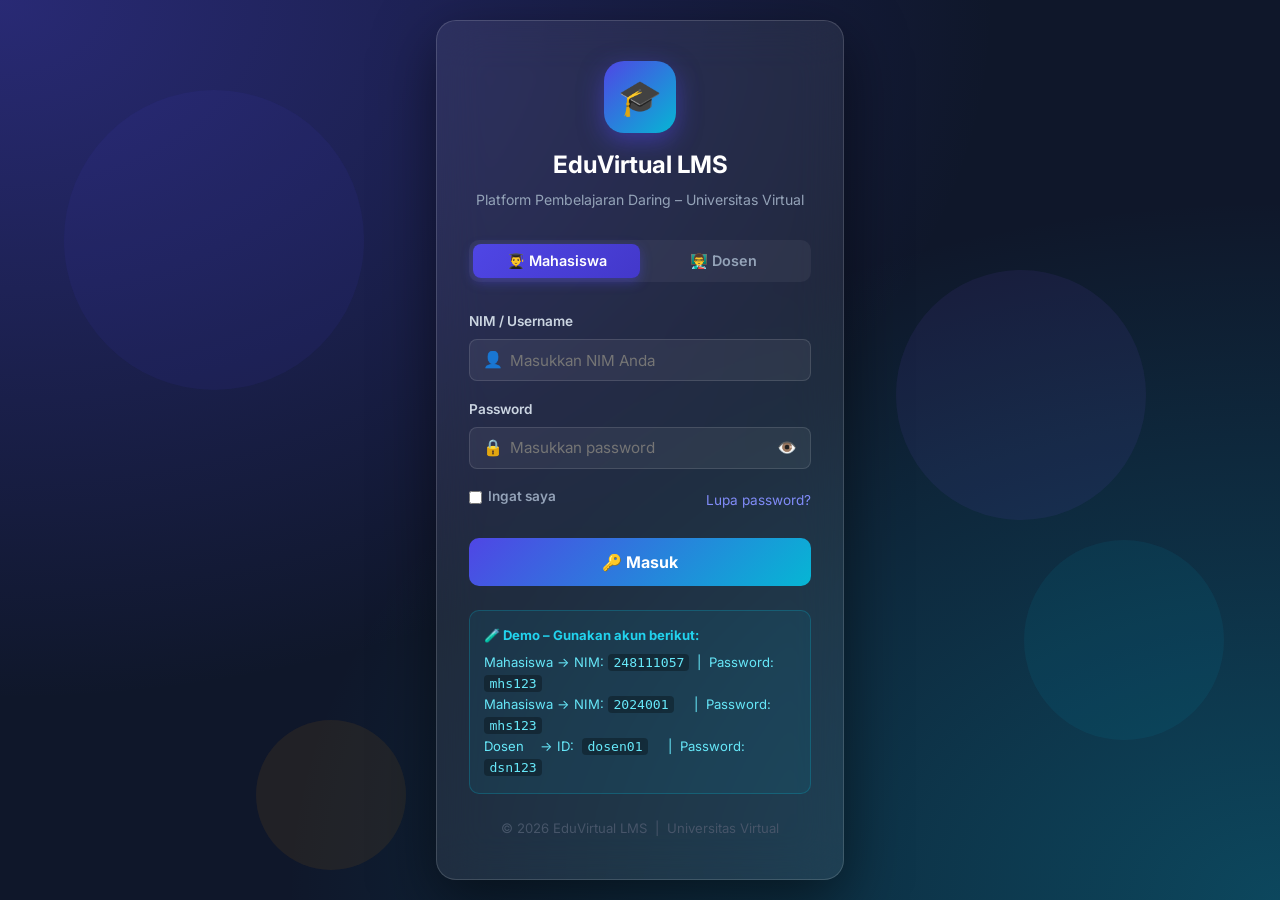
==== index.html @ 7172e5f5 "salin" ====
<!DOCTYPE html>
<html lang="id">
<head>
  <meta charset="UTF-8" />
  <meta name="viewport" content="width=device-width, initial-scale=1.0" />
  <title>Portal LMS – Pembelajaran Virtual</title>
  <link rel="stylesheet" href="style.css" />
</head>
<body>

  <!-- HEADER / NAVBAR -->
  <nav class="navbar">
    <div class="nav-brand">
      <span class="nav-icon">🎓</span>
      <span>EduVirtual LMS</span>
    </div>
    <ul class="nav-links">
      <li><a href="#beranda" class="active">Beranda</a></li>
      <li><a href="#materi">Materi</a></li>
      <li><a href="#tugas">Tugas</a></li>
      <li><a href="#ujian">Ujian</a></li>
    </ul>
    <div class="nav-user">
      <span class="avatar" id="navAvatar">?</span>
      <span class="user-name" id="navName">–</span>
      <button class="btn btn-sm btn-logout" id="btnLogout" onclick="logout()" title="Keluar">🚪 Keluar</button>
    </div>
  </nav>

  <!-- HERO SECTION -->
  <section class="hero" id="beranda">
    <div class="hero-content">
      <p class="hero-greeting" id="heroGreeting">Selamat datang! 👋</p>
      <h1>Selamat Datang di <span class="highlight">EduVirtual LMS</span></h1>
      <p>Platform pembelajaran daring terpadu untuk 500 mahasiswa. Akses materi, kumpulkan tugas, dan ikuti ujian kapan saja dan di mana saja.</p>
      <div class="hero-buttons">
        <a href="#materi" class="btn btn-primary">Mulai Belajar</a>
        <a href="#tugas" class="btn btn-outline">Kumpulkan Tugas</a>
      </div>
    </div>
    <div class="hero-stats">
      <div class="stat-card">
        <span class="stat-number" data-target="500">0</span>
        <span class="stat-label">Mahasiswa</span>
      </div>
      <div class="stat-card">
        <span class="stat-number" data-target="24">0</span>
        <span class="stat-label">Mata Kuliah</span>
      </div>
      <div class="stat-card">
        <span class="stat-number" data-target="128">0</span>
        <span class="stat-label">Materi</span>
      </div>
      <div class="stat-card">
        <span class="stat-number" data-target="98">0</span>
        <span class="stat-label">% Uptime</span>
      </div>
    </div>
  </section>

  <!-- MATERI SECTION -->
  <section class="section" id="materi">
    <div class="section-header">
      <h2>📚 Materi Kuliah</h2>
      <p>Akses seluruh materi perkuliahan yang tersedia</p>
    </div>
    <div class="card-grid">
      <div class="course-card">
        <div class="course-icon" style="background: linear-gradient(135deg,#667eea,#764ba2);">💻</div>
        <h3>Sistem Operasi</h3>
        <p>Pengenalan OS, proses, manajemen memori &amp; keamanan sistem.</p>
        <div class="progress-bar"><div class="progress" style="width:75%"></div></div>
        <span class="progress-label">Progress: 75%</span>
        <a href="#" class="btn btn-sm btn-primary">Buka Materi</a>
      </div>
      <div class="course-card">
        <div class="course-icon" style="background: linear-gradient(135deg,#f093fb,#f5576c);">🌐</div>
        <h3>Jaringan Komputer</h3>
        <p>TCP/IP, routing, switching, dan keamanan jaringan modern.</p>
        <div class="progress-bar"><div class="progress" style="width:60%"></div></div>
        <span class="progress-label">Progress: 60%</span>
        <a href="#" class="btn btn-sm btn-primary">Buka Materi</a>
      </div>
      <div class="course-card">
        <div class="course-icon" style="background: linear-gradient(135deg,#4facfe,#00f2fe);">☁️</div>
        <h3>Layanan Virtual</h3>
        <p>Cloud computing, virtualisasi, dan containerisasi (Docker).</p>
        <div class="progress-bar"><div class="progress" style="width:90%"></div></div>
        <span class="progress-label">Progress: 90%</span>
        <a href="#" class="btn btn-sm btn-primary">Buka Materi</a>
      </div>
      <div class="course-card">
        <div class="course-icon" style="background: linear-gradient(135deg,#43e97b,#38f9d7);">🗄️</div>
        <h3>Basis Data</h3>
        <p>Desain ERD, SQL, normalisasi, dan manajemen database.</p>
        <div class="progress-bar"><div class="progress" style="width:50%"></div></div>
        <span class="progress-label">Progress: 50%</span>
        <a href="#" class="btn btn-sm btn-primary">Buka Materi</a>
      </div>
    </div>
  </section>

  <!-- TUGAS SECTION -->
  <section class="section alt-bg" id="tugas">
    <div class="section-header">
      <h2>📝 Pengumpulan Tugas</h2>
      <p>Upload tugas kelompok Anda di sini sebelum batas waktu</p>
    </div>
    <div class="upload-wrapper">
      <div class="upload-box" id="dropZone">
        <div class="upload-icon">📂</div>
        <h3>Seret &amp; Lepas file di sini</h3>
        <p>atau klik tombol di bawah untuk memilih file</p>
        <p class="upload-hint">Mendukung: PDF, DOC, DOCX, ZIP (maks. 10 MB)</p>
        <input type="file" id="fileInput" accept=".pdf,.doc,.docx,.zip" hidden />
        <button class="btn btn-primary" onclick="document.getElementById('fileInput').click()">Pilih File</button>
        <div id="fileInfo" class="file-info hidden"></div>
      </div>

      <div class="form-group">
        <label>Nama Lengkap</label>
        <input type="text" id="namaInput" class="form-control" placeholder="Masukkan nama lengkap Anda" />
      </div>
      <div class="form-group">
        <label>NIM</label>
        <input type="text" id="nimInput" class="form-control" placeholder="Contoh: 2024001234" />
      </div>
      <div class="form-group">
        <label>Mata Kuliah</label>
        <select class="form-control" id="matkulSelect">
          <option>-- Pilih Mata Kuliah --</option>
          <option>Sistem Operasi</option>
          <option>Jaringan Komputer</option>
          <option>Layanan Virtual</option>
          <option>Basis Data</option>
        </select>
      </div>
      <div class="form-group">
        <label>Keterangan (opsional)</label>
        <textarea class="form-control" rows="3" placeholder="Tambahkan catatan untuk dosen..."></textarea>
      </div>
      <button class="btn btn-primary btn-full" id="submitBtn" onclick="submitTugas()">📤 Kumpulkan Tugas</button>
      <div id="successMsg" class="success-msg hidden">✅ Tugas berhasil dikumpulkan! Terima kasih.</div>
    </div>
  </section>

  <!-- UJIAN SECTION -->
  <section class="section" id="ujian">
    <div class="section-header">
      <h2>📋 Jadwal Ujian</h2>
      <p>Pantau jadwal dan ikuti ujian secara daring</p>
    </div>
    <div class="exam-table-wrapper">
      <table class="exam-table">
        <thead>
          <tr>
            <th>Mata Kuliah</th>
            <th>Tanggal</th>
            <th>Waktu</th>
            <th>Durasi</th>
            <th>Status</th>
            <th>Aksi</th>
          </tr>
        </thead>
        <tbody>
          <tr>
            <td>Sistem Operasi</td>
            <td>Senin, 10 Nov 2026</td>
            <td>08:00 – 10:00</td>
            <td>120 menit</td>
            <td><span class="badge badge-upcoming">Mendatang</span></td>
            <td><button class="btn btn-sm btn-outline" disabled>Belum Dibuka</button></td>
          </tr>
          <tr>
            <td>Jaringan Komputer</td>
            <td>Rabu, 12 Nov 2026</td>
            <td>10:00 – 12:00</td>
            <td>120 menit</td>
            <td><span class="badge badge-upcoming">Mendatang</span></td>
            <td><button class="btn btn-sm btn-outline" disabled>Belum Dibuka</button></td>
          </tr>
          <tr>
            <td>Layanan Virtual</td>
            <td>Jumat, 07 Nov 2026</td>
            <td>13:00 – 15:00</td>
            <td>120 menit</td>
            <td><span class="badge badge-open">Berlangsung</span></td>
            <td><button class="btn btn-sm btn-primary" onclick="alert('Ujian dimulai! Semangat 💪')">Mulai Ujian</button></td>
          </tr>
          <tr>
            <td>Basis Data</td>
            <td>Kamis, 06 Nov 2026</td>
            <td>09:00 – 11:00</td>
            <td>120 menit</td>
            <td><span class="badge badge-done">Selesai</span></td>
            <td><button class="btn btn-sm btn-outline">Lihat Nilai</button></td>
          </tr>
        </tbody>
      </table>
    </div>
  </section>

  <!-- FOOTER -->
  <footer class="footer">
    <div class="footer-content">
      <div class="footer-brand">
        <span class="nav-icon">🎓</span>
        <span>EduVirtual LMS</span>
      </div>
      <p>Platform Pembelajaran Daring – Universitas Virtual © 2026</p>
      <p>Studi Kasus: Layanan Virtual untuk 500 Mahasiswa</p>
    </div>
    <div class="footer-clock">
      <div id="clock" class="clock-display">--:--:--</div>
      <div id="clockDate" class="clock-date"></div>
    </div>
  </footer>

  <!-- Load auth first (provides requireAuth & logout), then UI script -->
  <script src="auth.js"></script>
  <script src="script.js"></script>
</body>
</html>
---- style.css ----
/* =============================================
   EduVirtual LMS – style.css
   Tampilan Modern dengan Gradient & Glassmorphism
   ============================================= */

@import url('https://fonts.googleapis.com/css2?family=Inter:wght@300;400;500;600;700&display=swap');

/* ── RESET & BASE ── */
*, *::before, *::after { box-sizing: border-box; margin: 0; padding: 0; }

:root {
  --primary:   #4f46e5;
  --primary-h: #4338ca;
  --secondary: #06b6d4;
  --accent:    #f59e0b;
  --bg:        #0f172a;
  --bg2:       #1e293b;
  --card-bg:   rgba(255,255,255,0.07);
  --border:    rgba(255,255,255,0.12);
  --text:      #e2e8f0;
  --text-muted:#94a3b8;
  --radius:    14px;
  --shadow:    0 8px 32px rgba(0,0,0,0.4);
  --transition:0.3s ease;
}

html { scroll-behavior: smooth; }

body {
  font-family: 'Inter', sans-serif;
  background: var(--bg);
  color: var(--text);
  line-height: 1.6;
  min-height: 100vh;
}

/* ── SCROLLBAR ── */
::-webkit-scrollbar { width: 6px; }
::-webkit-scrollbar-track { background: var(--bg2); }
::-webkit-scrollbar-thumb { background: var(--primary); border-radius: 3px; }

/* ── NAVBAR ── */
.navbar {
  position: sticky;
  top: 0;
  z-index: 999;
  display: flex;
  align-items: center;
  justify-content: space-between;
  padding: 1rem 2.5rem;
  background: rgba(15,23,42,0.85);
  backdrop-filter: blur(16px);
  border-bottom: 1px solid var(--border);
}

.nav-brand {
  display: flex;
  align-items: center;
  gap: 0.5rem;
  font-size: 1.25rem;
  font-weight: 700;
  color: #fff;
}
.nav-icon { font-size: 1.5rem; }

.nav-links {
  display: flex;
  gap: 2rem;
  list-style: none;
}
.nav-links a {
  text-decoration: none;
  color: var(--text-muted);
  font-weight: 500;
  transition: color var(--transition);
  position: relative;
}
.nav-links a::after {
  content: '';
  position: absolute;
  left: 0; bottom: -4px;
  width: 0; height: 2px;
  background: var(--primary);
  transition: width var(--transition);
}
.nav-links a:hover, .nav-links a.active { color: #fff; }
.nav-links a:hover::after, .nav-links a.active::after { width: 100%; }

.nav-user {
  display: flex;
  align-items: center;
  gap: 0.6rem;
}
.avatar {
  width: 36px; height: 36px;
  background: var(--primary);
  border-radius: 50%;
  display: flex; align-items: center; justify-content: center;
  font-weight: 700;
  font-size: 1rem;
}
.user-name { font-weight: 500; color: var(--text); }

.btn-logout {
  background: rgba(239,68,68,0.15);
  color: #fca5a5;
  border: 1px solid rgba(239,68,68,0.3);
  margin-left: 0.5rem;
  font-size: 0.8rem;
  padding: 0.35rem 0.8rem;
  border-radius: 7px;
  cursor: pointer;
  transition: all 0.3s;
  font-family: 'Inter', sans-serif;
  font-weight: 600;
}
.btn-logout:hover {
  background: rgba(239,68,68,0.3);
  color: #fff;
}

.hero-greeting {
  font-size: 1rem;
  color: #a5b4fc;
  font-weight: 500;
  margin-bottom: 0.5rem;
  letter-spacing: 0.03em;
}

/* ── HERO SECTION ── */
.hero {
  min-height: 90vh;
  display: flex;
  flex-direction: column;
  align-items: center;
  justify-content: center;
  text-align: center;
  padding: 4rem 2rem;
  background: 
    radial-gradient(ellipse at top left, rgba(79,70,229,0.3) 0%, transparent 60%),
    radial-gradient(ellipse at bottom right, rgba(6,182,212,0.2) 0%, transparent 60%),
    var(--bg);
  position: relative;
  overflow: hidden;
}

.hero::before {
  content: '';
  position: absolute;
  inset: 0;
  background: url("data:image/svg+xml,%3Csvg width='60' height='60' viewBox='0 0 60 60' xmlns='http://www.w3.org/2000/svg'%3E%3Cg fill='none' fill-rule='evenodd'%3E%3Cg fill='%234f46e5' fill-opacity='0.05'%3E%3Ccircle cx='30' cy='30' r='2'/%3E%3C/g%3E%3C/g%3E%3C/svg%3E");
  pointer-events: none;
}

.hero-content { max-width: 700px; position: relative; z-index: 1; }

.hero h1 {
  font-size: clamp(2rem, 5vw, 3.5rem);
  font-weight: 700;
  line-height: 1.2;
  margin-bottom: 1.2rem;
  color: #fff;
}
.highlight {
  background: linear-gradient(135deg, var(--primary), var(--secondary));
  -webkit-background-clip: text;
  -webkit-text-fill-color: transparent;
  background-clip: text;
}

.hero p {
  font-size: 1.15rem;
  color: var(--text-muted);
  max-width: 580px;
  margin: 0 auto 2rem;
}

.hero-buttons {
  display: flex;
  gap: 1rem;
  justify-content: center;
  flex-wrap: wrap;
}

/* ── STAT CARDS ── */
.hero-stats {
  display: flex;
  gap: 1.5rem;
  margin-top: 4rem;
  flex-wrap: wrap;
  justify-content: center;
  position: relative;
  z-index: 1;
}

.stat-card {
  background: var(--card-bg);
  border: 1px solid var(--border);
  backdrop-filter: blur(10px);
  border-radius: var(--radius);
  padding: 1.5rem 2rem;
  text-align: center;
  min-width: 130px;
  transition: transform var(--transition), box-shadow var(--transition);
}
.stat-card:hover {
  transform: translateY(-6px);
  box-shadow: 0 12px 40px rgba(79,70,229,0.3);
}
.stat-number {
  display: block;
  font-size: 2.2rem;
  font-weight: 700;
  color: var(--primary);
}
.stat-label {
  font-size: 0.85rem;
  color: var(--text-muted);
  margin-top: 0.25rem;
}

/* ── BUTTONS ── */
.btn {
  display: inline-flex;
  align-items: center;
  gap: 0.4rem;
  padding: 0.65rem 1.4rem;
  border-radius: 8px;
  font-weight: 600;
  font-size: 0.95rem;
  cursor: pointer;
  border: none;
  text-decoration: none;
  transition: all var(--transition);
}
.btn-primary {
  background: linear-gradient(135deg, var(--primary), var(--primary-h));
  color: #fff;
  box-shadow: 0 4px 15px rgba(79,70,229,0.4);
}
.btn-primary:hover {
  transform: translateY(-2px);
  box-shadow: 0 6px 20px rgba(79,70,229,0.5);
}
.btn-outline {
  background: transparent;
  color: var(--text);
  border: 2px solid var(--border);
}
.btn-outline:hover {
  border-color: var(--primary);
  color: var(--primary);
}
.btn-sm { padding: 0.4rem 0.9rem; font-size: 0.85rem; }
.btn-full { width: 100%; justify-content: center; padding: 0.85rem; font-size: 1rem; }
.btn:disabled { opacity: 0.5; cursor: not-allowed; transform: none; }

/* ── SECTIONS ── */
.section {
  padding: 5rem 2rem;
  max-width: 1200px;
  margin: 0 auto;
}

.alt-bg {
  max-width: 100%;
  background: var(--bg2);
  padding: 5rem 2rem;
}
.alt-bg .upload-wrapper,
.alt-bg .section-header {
  max-width: 700px;
  margin-left: auto;
  margin-right: auto;
}

.section-header {
  text-align: center;
  margin-bottom: 3rem;
}
.section-header h2 {
  font-size: 2rem;
  font-weight: 700;
  color: #fff;
  margin-bottom: 0.5rem;
}
.section-header p { color: var(--text-muted); }

/* ── COURSE CARDS ── */
.card-grid {
  display: grid;
  grid-template-columns: repeat(auto-fit, minmax(240px, 1fr));
  gap: 1.5rem;
}

.course-card {
  background: var(--card-bg);
  border: 1px solid var(--border);
  border-radius: var(--radius);
  padding: 1.5rem;
  display: flex;
  flex-direction: column;
  gap: 0.75rem;
  transition: transform var(--transition), box-shadow var(--transition);
}
.course-card:hover {
  transform: translateY(-6px);
  box-shadow: var(--shadow);
}
.course-icon {
  width: 56px; height: 56px;
  border-radius: 12px;
  display: flex; align-items: center; justify-content: center;
  font-size: 1.8rem;
}
.course-card h3 { font-size: 1.1rem; font-weight: 600; color: #fff; }
.course-card p  { font-size: 0.88rem; color: var(--text-muted); flex: 1; }

.progress-bar {
  height: 6px;
  background: rgba(255,255,255,0.1);
  border-radius: 3px;
  overflow: hidden;
}
.progress {
  height: 100%;
  background: linear-gradient(90deg, var(--primary), var(--secondary));
  border-radius: 3px;
  transition: width 1s ease;
}
.progress-label { font-size: 0.78rem; color: var(--text-muted); }

/* ── UPLOAD / TUGAS ── */
.upload-box {
  border: 2px dashed var(--border);
  border-radius: var(--radius);
  padding: 3rem 2rem;
  text-align: center;
  margin-bottom: 1.5rem;
  transition: border-color var(--transition), background var(--transition);
  cursor: pointer;
}
.upload-box.dragging {
  border-color: var(--primary);
  background: rgba(79,70,229,0.08);
}
.upload-icon { font-size: 3rem; margin-bottom: 0.75rem; }
.upload-box h3 { font-size: 1.1rem; color: #fff; margin-bottom: 0.4rem; }
.upload-box p  { color: var(--text-muted); font-size: 0.9rem; }
.upload-hint   { font-size: 0.8rem !important; margin-top: 0.4rem; color: #64748b !important; }

.file-info {
  margin-top: 1rem;
  padding: 0.75rem 1rem;
  background: rgba(79,70,229,0.15);
  border: 1px solid var(--primary);
  border-radius: 8px;
  color: #a5b4fc;
  font-size: 0.9rem;
}

.form-group { margin-bottom: 1rem; }
.form-group label { display: block; margin-bottom: 0.4rem; font-weight: 500; color: var(--text); }
.form-control {
  width: 100%;
  padding: 0.65rem 1rem;
  background: var(--card-bg);
  border: 1px solid var(--border);
  border-radius: 8px;
  color: var(--text);
  font-size: 0.95rem;
  font-family: inherit;
  outline: none;
  transition: border-color var(--transition);
}
.form-control:focus { border-color: var(--primary); }
select.form-control option { background: var(--bg2); }

.success-msg {
  margin-top: 1rem;
  padding: 0.9rem;
  background: rgba(16,185,129,0.15);
  border: 1px solid #10b981;
  border-radius: 8px;
  text-align: center;
  color: #6ee7b7;
  font-weight: 600;
}

/* ── EXAM TABLE ── */
.exam-table-wrapper { overflow-x: auto; border-radius: var(--radius); border: 1px solid var(--border); }

.exam-table {
  width: 100%;
  border-collapse: collapse;
  font-size: 0.93rem;
}
.exam-table thead { background: rgba(79,70,229,0.2); }
.exam-table th {
  padding: 1rem 1.2rem;
  text-align: left;
  color: var(--text-muted);
  font-weight: 600;
  letter-spacing: 0.03em;
}
.exam-table td {
  padding: 1rem 1.2rem;
  border-top: 1px solid var(--border);
  color: var(--text);
}
.exam-table tbody tr:hover { background: rgba(255,255,255,0.03); }

/* ── BADGES ── */
.badge {
  display: inline-block;
  padding: 0.3rem 0.75rem;
  border-radius: 999px;
  font-size: 0.78rem;
  font-weight: 600;
}
.badge-upcoming { background: rgba(245,158,11,0.15); color: #fbbf24; }
.badge-open     { background: rgba(16,185,129,0.15); color: #34d399; }
.badge-done     { background: rgba(100,116,139,0.15); color: #94a3b8; }

/* ── FOOTER ── */
.footer {
  background: var(--bg2);
  border-top: 1px solid var(--border);
  padding: 2.5rem 2rem;
  display: flex;
  align-items: center;
  justify-content: space-between;
  flex-wrap: wrap;
  gap: 1.5rem;
}
.footer-brand {
  display: flex;
  align-items: center;
  gap: 0.5rem;
  font-size: 1.1rem;
  font-weight: 700;
  color: #fff;
  margin-bottom: 0.4rem;
}
.footer-content p { font-size: 0.85rem; color: var(--text-muted); margin-top: 0.3rem; }

.clock-display {
  font-size: 2rem;
  font-weight: 700;
  color: var(--primary);
  font-variant-numeric: tabular-nums;
  letter-spacing: 2px;
}
.clock-date {
  font-size: 0.85rem;
  color: var(--text-muted);
  text-align: center;
  margin-top: 0.3rem;
}

/* ── UTILITY ── */
.hidden { display: none; }

/* ── RESPONSIVE ── */
@media (max-width: 768px) {
  .navbar { padding: 0.9rem 1.2rem; gap: 0.5rem; }
  .nav-links { display: none; }
  .hero-stats { gap: 1rem; }
  .stat-card { min-width: 100px; padding: 1rem 1.2rem; }
  .footer { flex-direction: column; align-items: flex-start; }
}
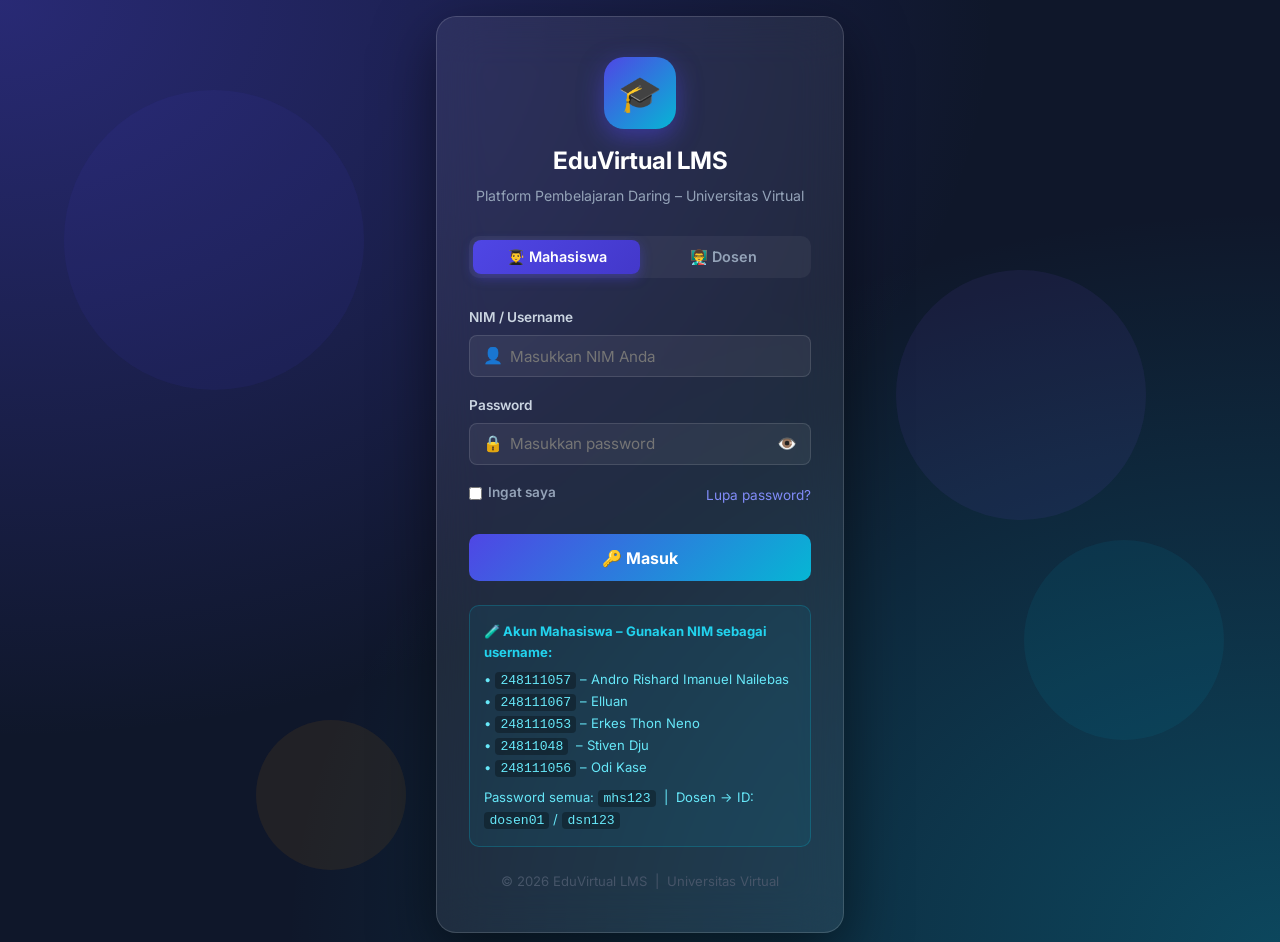
==== commit a4cadc05: "penambahan login" ====
--- a/index.html
+++ b/index.html
@@ -1,223 +1,311 @@
-<!DOCTYPE html>
+<!doctype html>
 <html lang="id">
-<head>
-  <meta charset="UTF-8" />
-  <meta name="viewport" content="width=device-width, initial-scale=1.0" />
-  <title>Portal LMS – Pembelajaran Virtual</title>
-  <link rel="stylesheet" href="style.css" />
-</head>
-<body>
-
-  <!-- HEADER / NAVBAR -->
-  <nav class="navbar">
-    <div class="nav-brand">
-      <span class="nav-icon">🎓</span>
-      <span>EduVirtual LMS</span>
-    </div>
-    <ul class="nav-links">
-      <li><a href="#beranda" class="active">Beranda</a></li>
-      <li><a href="#materi">Materi</a></li>
-      <li><a href="#tugas">Tugas</a></li>
-      <li><a href="#ujian">Ujian</a></li>
-    </ul>
-    <div class="nav-user">
-      <span class="avatar" id="navAvatar">?</span>
-      <span class="user-name" id="navName">–</span>
-      <button class="btn btn-sm btn-logout" id="btnLogout" onclick="logout()" title="Keluar">🚪 Keluar</button>
-    </div>
-  </nav>
-
-  <!-- HERO SECTION -->
-  <section class="hero" id="beranda">
-    <div class="hero-content">
-      <p class="hero-greeting" id="heroGreeting">Selamat datang! 👋</p>
-      <h1>Selamat Datang di <span class="highlight">EduVirtual LMS</span></h1>
-      <p>Platform pembelajaran daring terpadu untuk 500 mahasiswa. Akses materi, kumpulkan tugas, dan ikuti ujian kapan saja dan di mana saja.</p>
-      <div class="hero-buttons">
-        <a href="#materi" class="btn btn-primary">Mulai Belajar</a>
-        <a href="#tugas" class="btn btn-outline">Kumpulkan Tugas</a>
-      </div>
-    </div>
-    <div class="hero-stats">
-      <div class="stat-card">
-        <span class="stat-number" data-target="500">0</span>
-        <span class="stat-label">Mahasiswa</span>
-      </div>
-      <div class="stat-card">
-        <span class="stat-number" data-target="24">0</span>
-        <span class="stat-label">Mata Kuliah</span>
-      </div>
-      <div class="stat-card">
-        <span class="stat-number" data-target="128">0</span>
-        <span class="stat-label">Materi</span>
-      </div>
-      <div class="stat-card">
-        <span class="stat-number" data-target="98">0</span>
-        <span class="stat-label">% Uptime</span>
-      </div>
-    </div>
-  </section>
-
-  <!-- MATERI SECTION -->
-  <section class="section" id="materi">
-    <div class="section-header">
-      <h2>📚 Materi Kuliah</h2>
-      <p>Akses seluruh materi perkuliahan yang tersedia</p>
-    </div>
-    <div class="card-grid">
-      <div class="course-card">
-        <div class="course-icon" style="background: linear-gradient(135deg,#667eea,#764ba2);">💻</div>
-        <h3>Sistem Operasi</h3>
-        <p>Pengenalan OS, proses, manajemen memori &amp; keamanan sistem.</p>
-        <div class="progress-bar"><div class="progress" style="width:75%"></div></div>
-        <span class="progress-label">Progress: 75%</span>
-        <a href="#" class="btn btn-sm btn-primary">Buka Materi</a>
-      </div>
-      <div class="course-card">
-        <div class="course-icon" style="background: linear-gradient(135deg,#f093fb,#f5576c);">🌐</div>
-        <h3>Jaringan Komputer</h3>
-        <p>TCP/IP, routing, switching, dan keamanan jaringan modern.</p>
-        <div class="progress-bar"><div class="progress" style="width:60%"></div></div>
-        <span class="progress-label">Progress: 60%</span>
-        <a href="#" class="btn btn-sm btn-primary">Buka Materi</a>
-      </div>
-      <div class="course-card">
-        <div class="course-icon" style="background: linear-gradient(135deg,#4facfe,#00f2fe);">☁️</div>
-        <h3>Layanan Virtual</h3>
-        <p>Cloud computing, virtualisasi, dan containerisasi (Docker).</p>
-        <div class="progress-bar"><div class="progress" style="width:90%"></div></div>
-        <span class="progress-label">Progress: 90%</span>
-        <a href="#" class="btn btn-sm btn-primary">Buka Materi</a>
-      </div>
-      <div class="course-card">
-        <div class="course-icon" style="background: linear-gradient(135deg,#43e97b,#38f9d7);">🗄️</div>
-        <h3>Basis Data</h3>
-        <p>Desain ERD, SQL, normalisasi, dan manajemen database.</p>
-        <div class="progress-bar"><div class="progress" style="width:50%"></div></div>
-        <span class="progress-label">Progress: 50%</span>
-        <a href="#" class="btn btn-sm btn-primary">Buka Materi</a>
-      </div>
-    </div>
-  </section>
-
-  <!-- TUGAS SECTION -->
-  <section class="section alt-bg" id="tugas">
-    <div class="section-header">
-      <h2>📝 Pengumpulan Tugas</h2>
-      <p>Upload tugas kelompok Anda di sini sebelum batas waktu</p>
-    </div>
-    <div class="upload-wrapper">
-      <div class="upload-box" id="dropZone">
-        <div class="upload-icon">📂</div>
-        <h3>Seret &amp; Lepas file di sini</h3>
-        <p>atau klik tombol di bawah untuk memilih file</p>
-        <p class="upload-hint">Mendukung: PDF, DOC, DOCX, ZIP (maks. 10 MB)</p>
-        <input type="file" id="fileInput" accept=".pdf,.doc,.docx,.zip" hidden />
-        <button class="btn btn-primary" onclick="document.getElementById('fileInput').click()">Pilih File</button>
-        <div id="fileInfo" class="file-info hidden"></div>
-      </div>
-
-      <div class="form-group">
-        <label>Nama Lengkap</label>
-        <input type="text" id="namaInput" class="form-control" placeholder="Masukkan nama lengkap Anda" />
-      </div>
-      <div class="form-group">
-        <label>NIM</label>
-        <input type="text" id="nimInput" class="form-control" placeholder="Contoh: 2024001234" />
-      </div>
-      <div class="form-group">
-        <label>Mata Kuliah</label>
-        <select class="form-control" id="matkulSelect">
-          <option>-- Pilih Mata Kuliah --</option>
-          <option>Sistem Operasi</option>
-          <option>Jaringan Komputer</option>
-          <option>Layanan Virtual</option>
-          <option>Basis Data</option>
-        </select>
-      </div>
-      <div class="form-group">
-        <label>Keterangan (opsional)</label>
-        <textarea class="form-control" rows="3" placeholder="Tambahkan catatan untuk dosen..."></textarea>
-      </div>
-      <button class="btn btn-primary btn-full" id="submitBtn" onclick="submitTugas()">📤 Kumpulkan Tugas</button>
-      <div id="successMsg" class="success-msg hidden">✅ Tugas berhasil dikumpulkan! Terima kasih.</div>
-    </div>
-  </section>
-
-  <!-- UJIAN SECTION -->
-  <section class="section" id="ujian">
-    <div class="section-header">
-      <h2>📋 Jadwal Ujian</h2>
-      <p>Pantau jadwal dan ikuti ujian secara daring</p>
-    </div>
-    <div class="exam-table-wrapper">
-      <table class="exam-table">
-        <thead>
-          <tr>
-            <th>Mata Kuliah</th>
-            <th>Tanggal</th>
-            <th>Waktu</th>
-            <th>Durasi</th>
-            <th>Status</th>
-            <th>Aksi</th>
-          </tr>
-        </thead>
-        <tbody>
-          <tr>
-            <td>Sistem Operasi</td>
-            <td>Senin, 10 Nov 2026</td>
-            <td>08:00 – 10:00</td>
-            <td>120 menit</td>
-            <td><span class="badge badge-upcoming">Mendatang</span></td>
-            <td><button class="btn btn-sm btn-outline" disabled>Belum Dibuka</button></td>
-          </tr>
-          <tr>
-            <td>Jaringan Komputer</td>
-            <td>Rabu, 12 Nov 2026</td>
-            <td>10:00 – 12:00</td>
-            <td>120 menit</td>
-            <td><span class="badge badge-upcoming">Mendatang</span></td>
-            <td><button class="btn btn-sm btn-outline" disabled>Belum Dibuka</button></td>
-          </tr>
-          <tr>
-            <td>Layanan Virtual</td>
-            <td>Jumat, 07 Nov 2026</td>
-            <td>13:00 – 15:00</td>
-            <td>120 menit</td>
-            <td><span class="badge badge-open">Berlangsung</span></td>
-            <td><button class="btn btn-sm btn-primary" onclick="alert('Ujian dimulai! Semangat 💪')">Mulai Ujian</button></td>
-          </tr>
-          <tr>
-            <td>Basis Data</td>
-            <td>Kamis, 06 Nov 2026</td>
-            <td>09:00 – 11:00</td>
-            <td>120 menit</td>
-            <td><span class="badge badge-done">Selesai</span></td>
-            <td><button class="btn btn-sm btn-outline">Lihat Nilai</button></td>
-          </tr>
-        </tbody>
-      </table>
-    </div>
-  </section>
-
-  <!-- FOOTER -->
-  <footer class="footer">
-    <div class="footer-content">
-      <div class="footer-brand">
+  <head>
+    <meta charset="UTF-8" />
+    <meta name="viewport" content="width=device-width, initial-scale=1.0" />
+    <title>Portal LMS – Pembelajaran Virtual</title>
+    <link rel="stylesheet" href="style.css" />
+  </head>
+  <body>
+    <!-- HEADER / NAVBAR -->
+    <nav class="navbar">
+      <div class="nav-brand">
         <span class="nav-icon">🎓</span>
         <span>EduVirtual LMS</span>
       </div>
-      <p>Platform Pembelajaran Daring – Universitas Virtual © 2026</p>
-      <p>Studi Kasus: Layanan Virtual untuk 500 Mahasiswa</p>
-    </div>
-    <div class="footer-clock">
-      <div id="clock" class="clock-display">--:--:--</div>
-      <div id="clockDate" class="clock-date"></div>
-    </div>
-  </footer>
-
-  <!-- Load auth first (provides requireAuth & logout), then UI script -->
-  <script src="auth.js"></script>
-  <script src="script.js"></script>
-</body>
+      <ul class="nav-links">
+        <li><a href="#beranda" class="active">Beranda</a></li>
+        <li><a href="#materi">Materi</a></li>
+        <li><a href="#tugas">Tugas</a></li>
+        <li><a href="#ujian">Ujian</a></li>
+      </ul>
+      <div class="nav-user">
+        <span class="avatar" id="navAvatar">?</span>
+        <span class="user-name" id="navName">–</span>
+        <button
+          class="btn btn-sm btn-logout"
+          id="btnLogout"
+          onclick="logout()"
+          title="Keluar"
+        >
+          🚪 Keluar
+        </button>
+      </div>
+    </nav>
+
+    <!-- HERO SECTION -->
+    <section class="hero" id="beranda">
+      <div class="hero-content">
+        <p class="hero-greeting" id="heroGreeting">Selamat datang! 👋</p>
+        <h1>Selamat Datang di <span class="highlight">EduVirtual LMS</span></h1>
+        <p>
+          Platform pembelajaran daring terpadu untuk 500 mahasiswa. Akses
+          materi, kumpulkan tugas, dan ikuti ujian kapan saja dan di mana saja.
+        </p>
+        <div class="hero-buttons">
+          <a href="#materi" class="btn btn-primary">Mulai Belajar</a>
+          <a href="#tugas" class="btn btn-outline">Kumpulkan Tugas</a>
+        </div>
+      </div>
+      <div class="hero-stats">
+        <div class="stat-card">
+          <span class="stat-number" data-target="500">0</span>
+          <span class="stat-label">Mahasiswa</span>
+        </div>
+        <div class="stat-card">
+          <span class="stat-number" data-target="24">0</span>
+          <span class="stat-label">Mata Kuliah</span>
+        </div>
+        <div class="stat-card">
+          <span class="stat-number" data-target="128">0</span>
+          <span class="stat-label">Materi</span>
+        </div>
+        <div class="stat-card">
+          <span class="stat-number" data-target="98">0</span>
+          <span class="stat-label">% Uptime</span>
+        </div>
+      </div>
+    </section>
+
+    <!-- MATERI SECTION -->
+    <section class="section" id="materi">
+      <div class="section-header">
+        <h2>📚 Materi Kuliah</h2>
+        <p>Akses seluruh materi perkuliahan yang tersedia</p>
+      </div>
+      <div class="card-grid">
+        <div class="course-card">
+          <div
+            class="course-icon"
+            style="background: linear-gradient(135deg, #667eea, #764ba2)"
+          >
+            💻
+          </div>
+          <h3>Sistem Operasi</h3>
+          <p>Pengenalan OS, proses, manajemen memori &amp; keamanan sistem.</p>
+          <div class="progress-bar">
+            <div class="progress" style="width: 75%"></div>
+          </div>
+          <span class="progress-label">Progress: 75%</span>
+          <a href="#" class="btn btn-sm btn-primary">Buka Materi</a>
+        </div>
+        <div class="course-card">
+          <div
+            class="course-icon"
+            style="background: linear-gradient(135deg, #f093fb, #f5576c)"
+          >
+            🌐
+          </div>
+          <h3>Jaringan Komputer</h3>
+          <p>TCP/IP, routing, switching, dan keamanan jaringan modern.</p>
+          <div class="progress-bar">
+            <div class="progress" style="width: 60%"></div>
+          </div>
+          <span class="progress-label">Progress: 60%</span>
+          <a href="#" class="btn btn-sm btn-primary">Buka Materi</a>
+        </div>
+        <div class="course-card">
+          <div
+            class="course-icon"
+            style="background: linear-gradient(135deg, #4facfe, #00f2fe)"
+          >
+            ☁️
+          </div>
+          <h3>Layanan Virtual</h3>
+          <p>Cloud computing, virtualisasi, dan containerisasi (Docker).</p>
+          <div class="progress-bar">
+            <div class="progress" style="width: 90%"></div>
+          </div>
+          <span class="progress-label">Progress: 90%</span>
+          <a href="#" class="btn btn-sm btn-primary">Buka Materi</a>
+        </div>
+        <div class="course-card">
+          <div
+            class="course-icon"
+            style="background: linear-gradient(135deg, #43e97b, #38f9d7)"
+          >
+            🗄️
+          </div>
+          <h3>Basis Data</h3>
+          <p>Desain ERD, SQL, normalisasi, dan manajemen database.</p>
+          <div class="progress-bar">
+            <div class="progress" style="width: 50%"></div>
+          </div>
+          <span class="progress-label">Progress: 50%</span>
+          <a href="#" class="btn btn-sm btn-primary">Buka Materi</a>
+        </div>
+      </div>
+    </section>
+
+    <!-- TUGAS SECTION -->
+    <section class="section alt-bg" id="tugas">
+      <div class="section-header">
+        <h2>📝 Pengumpulan Tugas</h2>
+        <p>Upload tugas kelompok Anda di sini sebelum batas waktu</p>
+      </div>
+      <div class="upload-wrapper">
+        <div class="upload-box" id="dropZone">
+          <div class="upload-icon">📂</div>
+          <h3>Seret &amp; Lepas file di sini</h3>
+          <p>atau klik tombol di bawah untuk memilih file</p>
+          <p class="upload-hint">
+            Mendukung: PDF, DOC, DOCX, ZIP (maks. 10 MB)
+          </p>
+          <input
+            type="file"
+            id="fileInput"
+            accept=".pdf,.doc,.docx,.zip"
+            hidden
+          />
+          <button
+            class="btn btn-primary"
+            onclick="document.getElementById('fileInput').click()"
+          >
+            Pilih File
+          </button>
+          <div id="fileInfo" class="file-info hidden"></div>
+        </div>
+
+        <div class="form-group">
+          <label>Nama Lengkap</label>
+          <input
+            type="text"
+            id="namaInput"
+            class="form-control"
+            placeholder="Masukkan nama lengkap Anda"
+          />
+        </div>
+        <div class="form-group">
+          <label>NIM</label>
+          <input
+            type="text"
+            id="nimInput"
+            class="form-control"
+            placeholder="Contoh: 2024001234"
+          />
+        </div>
+        <div class="form-group">
+          <label>Mata Kuliah</label>
+          <select class="form-control" id="matkulSelect">
+            <option>-- Pilih Mata Kuliah --</option>
+            <option>Sistem Operasi</option>
+            <option>Jaringan Komputer</option>
+            <option>Layanan Virtual</option>
+            <option>Basis Data</option>
+          </select>
+        </div>
+        <div class="form-group">
+          <label>Keterangan (opsional)</label>
+          <textarea
+            class="form-control"
+            rows="3"
+            placeholder="Tambahkan catatan untuk dosen..."
+          ></textarea>
+        </div>
+        <button
+          class="btn btn-primary btn-full"
+          id="submitBtn"
+          onclick="submitTugas()"
+        >
+          📤 Kumpulkan Tugas
+        </button>
+        <div id="successMsg" class="success-msg hidden">
+          ✅ Tugas berhasil dikumpulkan! Terima kasih.
+        </div>
+      </div>
+    </section>
+
+    <!-- UJIAN SECTION -->
+    <section class="section" id="ujian">
+      <div class="section-header">
+        <h2>📋 Jadwal Ujian</h2>
+        <p>Pantau jadwal dan ikuti ujian secara daring</p>
+      </div>
+      <div class="exam-table-wrapper">
+        <table class="exam-table">
+          <thead>
+            <tr>
+              <th>Mata Kuliah</th>
+              <th>Tanggal</th>
+              <th>Waktu</th>
+              <th>Durasi</th>
+              <th>Status</th>
+              <th>Aksi</th>
+            </tr>
+          </thead>
+          <tbody>
+            <tr>
+              <td>Sistem Operasi</td>
+              <td>Senin, 10 Nov 2026</td>
+              <td>08:00 – 10:00</td>
+              <td>120 menit</td>
+              <td><span class="badge badge-upcoming">Mendatang</span></td>
+              <td>
+                <button class="btn btn-sm btn-outline" disabled>
+                  Belum Dibuka
+                </button>
+              </td>
+            </tr>
+            <tr>
+              <td>Jaringan Komputer</td>
+              <td>Rabu, 12 Nov 2026</td>
+              <td>10:00 – 12:00</td>
+              <td>120 menit</td>
+              <td><span class="badge badge-upcoming">Mendatang</span></td>
+              <td>
+                <button class="btn btn-sm btn-outline" disabled>
+                  Belum Dibuka
+                </button>
+              </td>
+            </tr>
+            <tr>
+              <td>Layanan Virtual</td>
+              <td>Jumat, 07 Nov 2026</td>
+              <td>13:00 – 15:00</td>
+              <td>120 menit</td>
+              <td><span class="badge badge-open">Berlangsung</span></td>
+              <td>
+                <button
+                  class="btn btn-sm btn-primary"
+                  onclick="alert('Ujian dimulai! Semangat 💪')"
+                >
+                  Mulai Ujian
+                </button>
+              </td>
+            </tr>
+            <tr>
+              <td>Basis Data</td>
+              <td>Kamis, 06 Nov 2026</td>
+              <td>09:00 – 11:00</td>
+              <td>120 menit</td>
+              <td><span class="badge badge-done">Selesai</span></td>
+              <td>
+                <button class="btn btn-sm btn-outline">Lihat Nilai</button>
+              </td>
+            </tr>
+          </tbody>
+        </table>
+      </div>
+    </section>
+
+    <!-- FOOTER -->
+    <footer class="footer">
+      <div class="footer-content">
+        <div class="footer-brand">
+          <span class="nav-icon">🎓</span>
+          <span>EduVirtual LMS</span>
+        </div>
+        <p>Platform Pembelajaran Daring – Universitas Virtual © 2026</p>
+        <p>Studi Kasus: Layanan Virtual untuk 500 Mahasiswa</p>
+      </div>
+      <div class="footer-clock">
+        <div id="clock" class="clock-display">--:--:--</div>
+        <div id="clockDate" class="clock-date"></div>
+      </div>
+    </footer>
+
+    <!-- Load auth first (provides requireAuth & logout), then UI script -->
+    <script src="auth.js"></script>
+    <script src="script.js"></script>
+  </body>
 </html>
